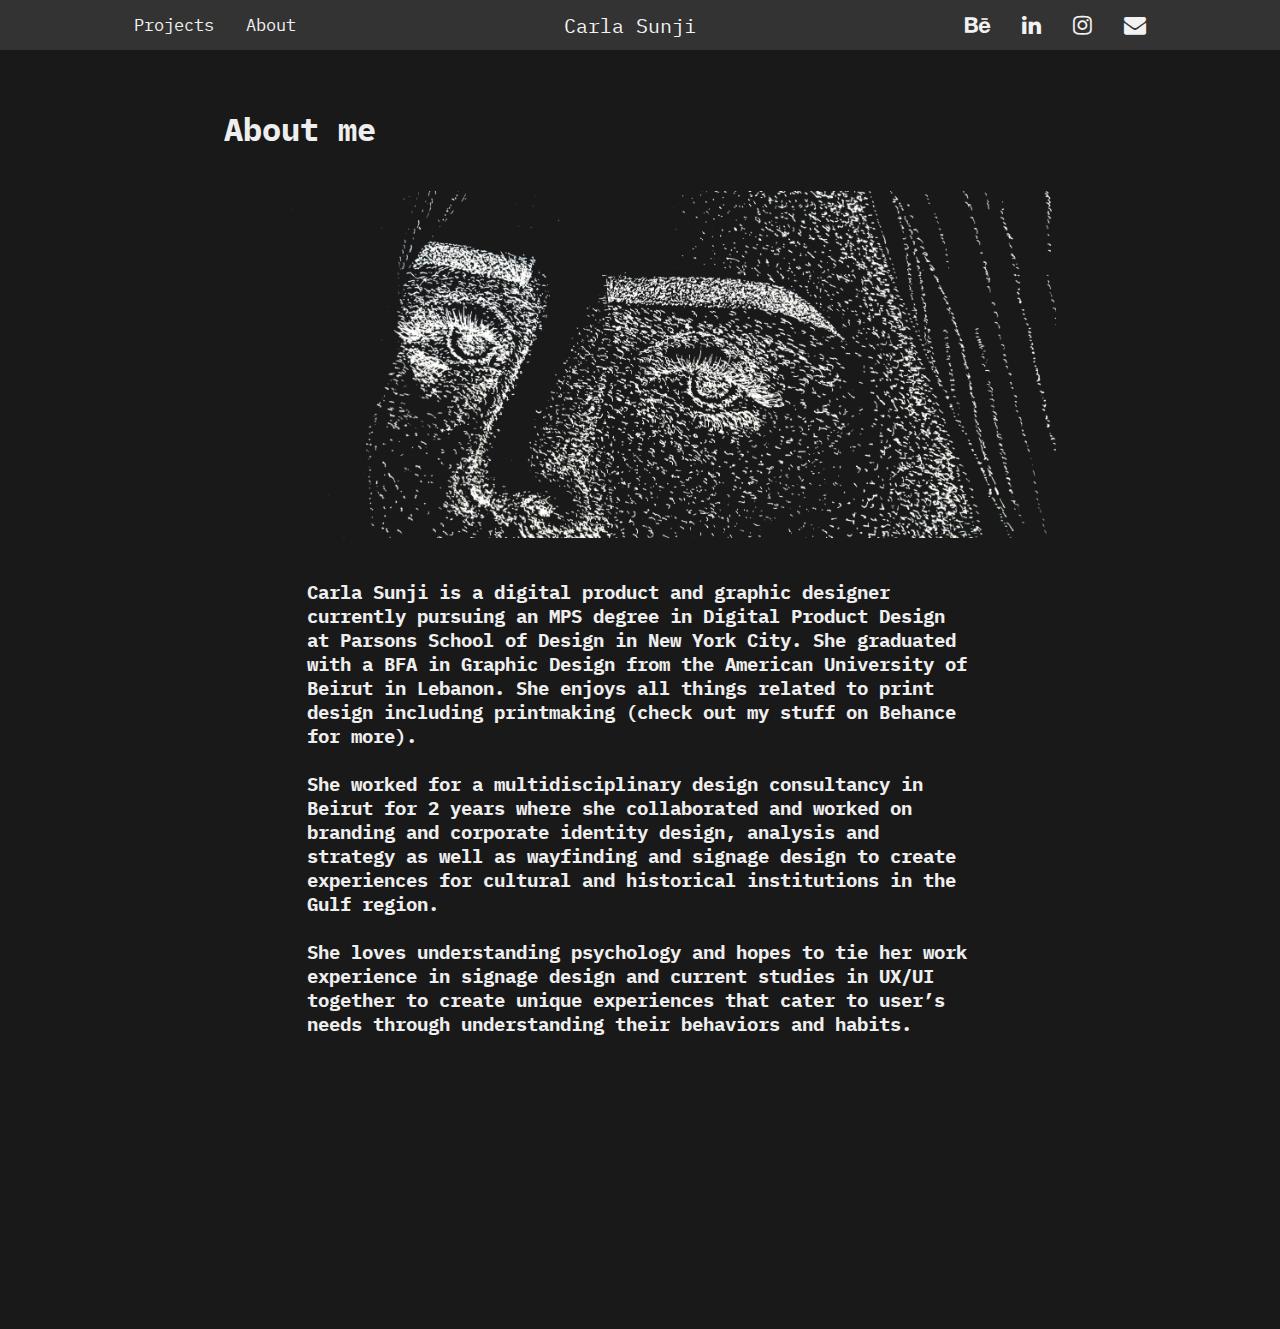
==== about.html @ 77dbabe3 "Adjusted about me img" ====
<!DOCTYPE html>
<html lang="en">

<head>
  <title>Carla Sunji — About</title>

  <meta charset="utf-8">
  <meta name="viewport" content="width=device-width, initial-scale=1.0">
  <link rel="stylesheet" href="assets/style.css">
  <link rel="stylesheet" href="https://cdnjs.cloudflare.com/ajax/libs/font-awesome/4.7.0/css/font-awesome.min.css">
  <link rel="icon" type="image/png" sizes="32x32" href="assets/Favicon.ico">

  <!-- Font: IBM Plex Mono & Serif -->
  <link rel="preconnect" href="https://fonts.googleapis.com">
  <link rel="preconnect" href="https://fonts.gstatic.com" crossorigin>
  <link href="https://fonts.googleapis.com/css2?family=IBM+Plex+Mono:ital,wght@0,500;1,600&family=IBM+Plex+Serif:ital,wght@1,400;1,500&display=swap" rel="stylesheet">
</head>

<body>

    <div id="navbar">
      <div class="pages">
        <a href="https://carlasunji.github.io/portfolio/">Projects</a>
        <a href="https://carlasunji.github.io/portfolio/about">About</a>
      </div>

      <div class="carla">
        <a href="https://carlasunji.github.io/portfolio/">Carla Sunji</a>
      </div>

      <div class="social">
        <!-- Behance Link -->
        <a href="https://www.behance.net/carlasunji" class="fa fa-behance" target="_blank"></a>

        <!-- LinkedIn Link -->
        <a href="https://www.linkedin.com/in/carlasunji/" class="fa fa-linkedin" target="_blank"></a>

        <!-- Instagram Link -->
        <a href="https://www.instagram.com/carlasunji/" class="fa fa-instagram" target="_blank"></a>

        <!-- Email -->
        <a href="mailto:carlasunji@gmail.com" class="fa fa-envelope"></a>
      </div>

    </div>

    <div class="container">
      <div>
        <h1 class="major-title">About me</h1>
        <img class="spotify-imgs" src="assets/me-bw.jpg" alt="Etched self-portrait">
        <h3 class="sm-width">
          </br>
          Carla Sunji is a digital product and graphic designer currently pursuing an MPS degree in Digital Product Design at Parsons School of Design in New York City. She graduated with a BFA in Graphic Design from the American University of Beirut in Lebanon. She enjoys all things related to print design including printmaking (check out my stuff on Behance for more).
          </br></br>
          She worked for a multidisciplinary design consultancy in Beirut for 2 years where she collaborated and worked on branding and corporate identity design, analysis and strategy as well as wayfinding and signage design to create experiences for cultural and historical institutions in the Gulf region.
          </br></br>
          She loves understanding psychology and hopes to tie her work experience in signage design and current studies in UX/UI together to create unique experiences that cater to user’s needs through understanding their behaviors and habits.
        </h3>
      </div>



    </div>

</body>

<footer class="site-footer" data-hover-hint="footer">
  <div class="footer-text">

  </div>
</footer>
---- assets/style.css ----
body {
  background-color: #191919;
  font-family: 'IBM Plex Mono', monospace;
  color: #eee;
  margin: 0;
}

#navbar {
  overflow: hidden;
  background-color: #333;
  /* padding: 0% 14% 0% 14%; */
  position: fixed;
  top: 0;
  width: 100%;
  display: flex;
  justify-content: space-around;
  align-items: center;
  height: 50px;
}

#navbar a {
  float: left;
  display: block;
  color: #f2f2f2;
  text-align: center;
  padding: 14px 16px;
  text-decoration: none;
}

.pages a:hover, .social a:hover {
  background-color: #ddd;
  color: black;
}

.pages a:active, .social a:active {
  background-color: #04AA6D;
  color: white;
}

.pages {
  font-size: 17px;
}

.carla a {
  font-size: 20px;
  white-space: pre-wrap;
  padding: 0;
}

.social {
  font-size: 22px;
}

.fa {
  padding: 20px;
}

.intro {
  font-size: 70px;
  font-family: 'IBM Plex Serif', serif;
  font-style: italic;
  text-align: center;
  margin-top: 5%;
  margin-bottom: 1%;
}

.intro-sub {
  font-size: 30px;
  font-weight: 400;
  font-family: 'IBM Plex Serif', serif;
  font-style: italic;
  text-align: center;
  margin: 0;
}

.container {
  margin-top: 50px;
  padding: 16px;
  float: none;
  margin-left: auto;
  margin-right: auto;
  max-width: 65%;
}

.thumbnails img{
  width: 100%;
  display: block;
  margin-left: auto;
  margin-right: auto;
  margin-top: 5%;
}

.sm-width {
  max-width: 80%;
  margin-left: auto;
  margin-right: auto;
}

.sticky {
  position: fixed;
  top: 0;
  width: 100%;
}

.sticky + .content {
  padding-top: 60px;
}

.major-title {
  margin-top: 5%;
}


/* Contact Form */
/* form #contact_form .well .form-horizontal {
  margin-left: auto;
  margin-right: auto;
}

label .col-md-4 .control-label {
  padding-bottom: 5%;
}

#success_message {
  display: none;
}

.form-control {
  width: 90%;
  padding: 10px;
  margin: 0 0 20px;
  font-family: 'IBM Plex Mono', monospace;
} */


/* Spotify */
.spotify {
  color: #379534;
  font-style: italic;
  font-family: 'IBM Plex Serif', serif;
  margin-top: 12%;
}

.spotify-imgs {
  width: 100%;
  display: block;
  margin-left: auto;
  margin-right: auto;
  margin-top: 5%;
}

/* .steps {
  display: flex;
  justify-content: space-around;
  height: 10%;
  font-size: 20px;
  text-align: center;
  display: flex;
  flex-direction: row;
} */

.float {
  display: grid;
  flex-flow: row;
  grid-template-columns: 35% 65%;
  grid-template-rows: 50% 50%;
  grid-gap: 4%;
}

.grid {
  display: grid;
  flex-flow: row;
  grid-template-columns: repeat(4, 1fr);
  grid-template-rows: 10% 10%;
  grid-gap: 1%;
}

.flex {
  grid-template-columns: repeat(4, 1fr);
  grid-gap: 1%;
  text-align: left;
}

.column {
  grid-template-columns: repeat(4, 1fr);
  grid-gap: 2%;
}

.two-columns {
  display: grid;
  grid-template-columns: 50% 50%;
  grid-template-rows: 50% 50%;
}

.three-columns {
  display: grid;
  grid-template-columns: 31% 31% 31%;
  grid-template-rows: 10% 10% 10%;
  grid-column-gap: 2%;
  margin-left: auto;
  margin-right: auto;
}

.row {
  grid-template-columns: 30% 30% 30%;
  max-width: 80%;
  grid-gap: 2%;
  margin-left: auto;
  margin-right: auto;
}

.steps {
  display: grid;
}

.button {
  height: 10%;
	width: 100%;
	border-radius: 10px;
	text-align: center;
	display: flex;
  flex-direction: column;
}

a:link .generalbutton {
  color: white;
  text-decoration: none;
}

a:visited .generalbutton {
  color: lightblue;
  text-decoration: none;
}

a:hover .generalbutton {
  background-color: white;
  color: #379534;
}

a:active .generalbutton {
  background-color: #379534;
  color: white;
  text-decoration: none;
}

.steps p {
  /* text-align: center; */
  padding: 12px 10px;
  border-radius: 5px;
  display: block;
  margin: 2%;
}

.generalbutton {
  background-color: #4d4d4d;
  text-align: left;
}

.headerbutton {
  background-color: #eee;
  color: #191919;
}

/* Tutor Orial */
.tutor {
  color: #DA9F8F;
  font-style: italic;
  font-family: 'IBM Plex Serif', serif;
  margin-top: 12%;
}

.float-tutor {
  display: grid;
  flex-flow: row;
  grid-template-columns: 25% 75%;
  grid-template-rows: 50% 50%;
  grid-gap: 4%;
}

.tutorbutton {
  background-color: #DA9F8F;
  text-align: left;
}

.tutorbutton {
  background-color: #DA9F8F;
  text-align: left;
}

.user1 {
  background-color: #FFB0B0;
  text-align: left;
  font-size: 14px;
  color: #191919;
}

.user2 {
  background-color: #F9FFB0;
  text-align: left;
  font-size: 14px;
  color: #191919;
}

.user3 {
  background-color: #D3B0FF;
  text-align: left;
  font-size: 14px;
  color: #191919;
}

.user4 {
  background-color: #B0FFD9;
  text-align: left;
  font-size: 14px;
  color: #191919;
}

.tutor-imgs {
  width: 100%;
  display: block;
  margin-left: auto;
  margin-right: auto;
}

/* Footer */
.site-footer {
  font-family: 'IBM Plex Mono', monospace;
  font-size: 16px;
  font-style: normal;
  font-weight: 400;
  line-height: 30px;
  padding-bottom: 130px;
  padding-left: 0px;
  padding-right: 0px;
  padding-top: 10%;
  text-align: center;
  text-transform: none;
  width: 100%;
  clear: both;
  display: block;
}
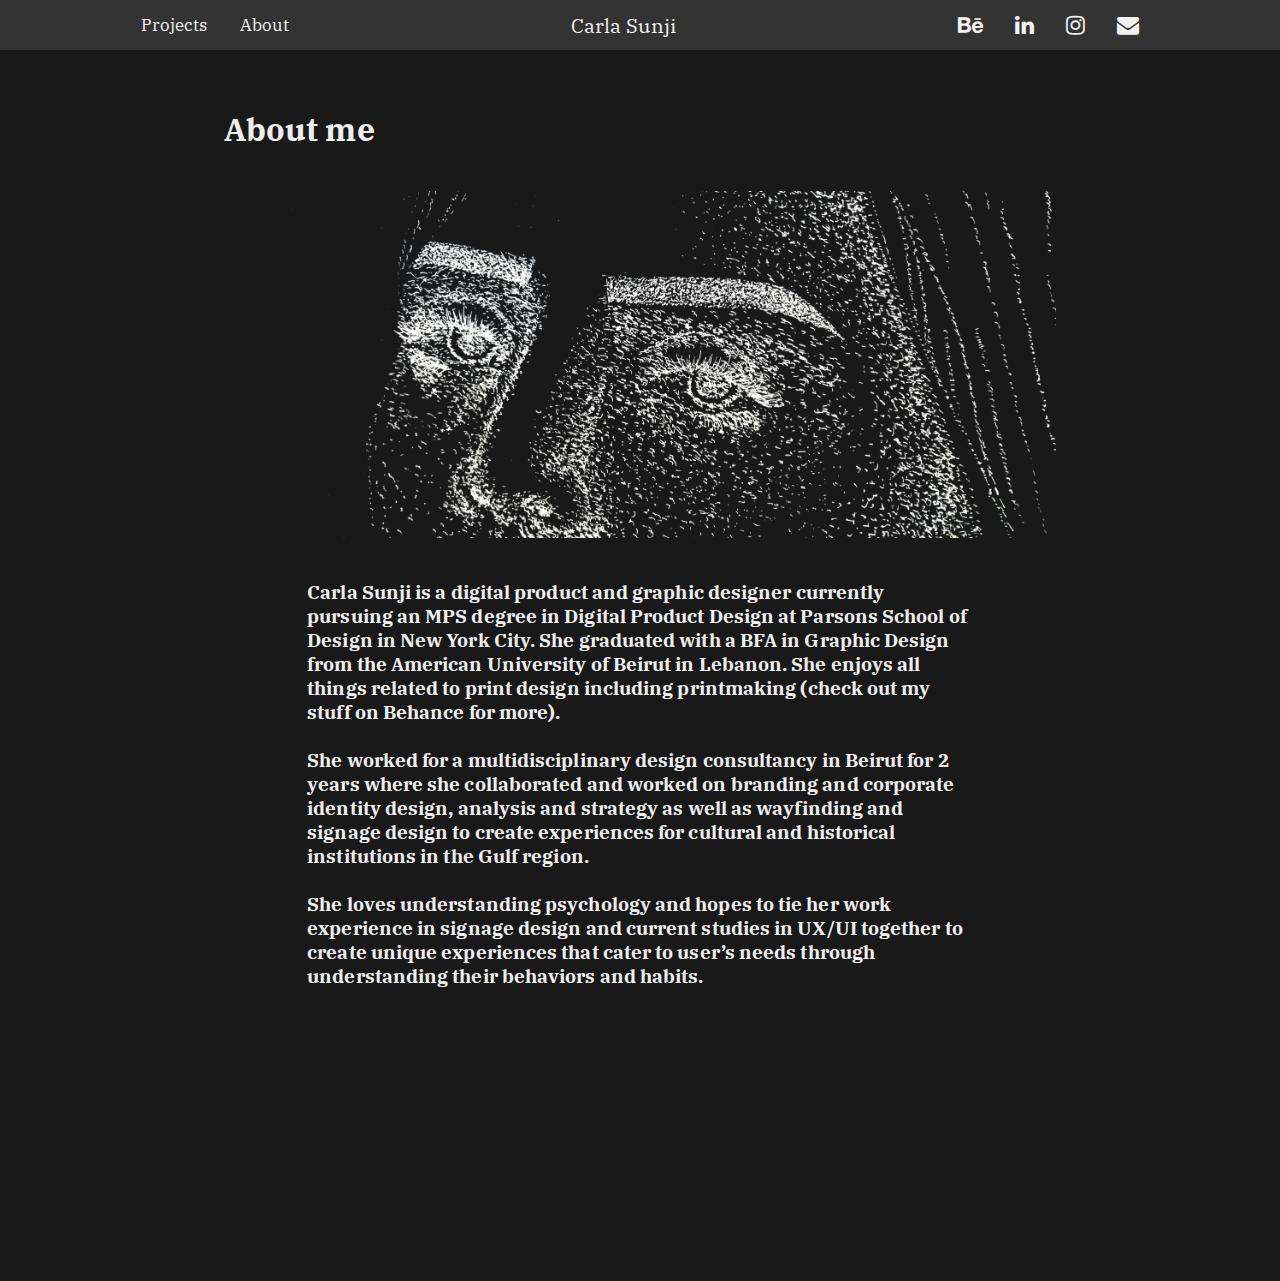
==== commit 9b259d91: "Updates" ====
--- a/about.html
+++ b/about.html
@@ -11,9 +11,14 @@
   <link rel="icon" type="image/png" sizes="32x32" href="assets/Favicon.ico">
 
   <!-- Font: IBM Plex Mono & Serif -->
+  <!-- <link rel="preconnect" href="https://fonts.googleapis.com">
+  <link rel="preconnect" href="https://fonts.gstatic.com" crossorigin>
+  <link href="https://fonts.googleapis.com/css2?family=IBM+Plex+Mono:ital,wght@0,500;1,600&family=IBM+Plex+Serif:ital,wght@1,400;1,500&display=swap" rel="stylesheet"> -->
+
+  <!-- Font: IBM Plex Serif -->
   <link rel="preconnect" href="https://fonts.googleapis.com">
   <link rel="preconnect" href="https://fonts.gstatic.com" crossorigin>
-  <link href="https://fonts.googleapis.com/css2?family=IBM+Plex+Mono:ital,wght@0,500;1,600&family=IBM+Plex+Serif:ital,wght@1,400;1,500&display=swap" rel="stylesheet">
+  <link href="https://fonts.googleapis.com/css2?family=IBM+Plex+Serif:ital,wght@0,300;0,400;0,500;1,400&display=swap" rel="stylesheet">
 </head>
 
 <body>
--- a/assets/style.css
+++ b/assets/style.css
@@ -1,9 +1,14 @@
 body {
   background-color: #191919;
-  font-family: 'IBM Plex Mono', monospace;
+  /* font-family: 'IBM Plex Mono', monospace; */
+  font-family: 'IBM Plex Serif', serif;
+  font-style: normal;
+  letter-spacing: .005em;
   color: #eee;
   margin: 0;
 }
+
+
 
 #navbar {
   overflow: hidden;
@@ -28,13 +33,18 @@
 }
 
 .pages a:hover, .social a:hover {
-  background-color: #ddd;
+  background-color: #FA295E;
   color: black;
 }
 
 .pages a:active, .social a:active {
-  background-color: #04AA6D;
-  color: white;
+  background-color: #444;
+  color: $191919;
+}
+
+.pages a.active, .social a.active {
+  background-color: #444;
+  color: $191919;
 }
 
 .pages {
@@ -149,16 +159,100 @@
   margin-top: 5%;
 }
 
-/* .steps {
-  display: flex;
-  justify-content: space-around;
-  height: 10%;
-  font-size: 20px;
+.spotify-imgs, .intense {
+  cursor: zoom-in;
+}
+
+.spotify-imgs:hover {
+  /* filter: drop-shadow(3px 3px 6px #379534); */
+  /* filter: hue-rotate(45deg); */
+  /* filter: brightness(1.2); */
+  filter: blur(2px);
+}
+
+
+/* w3schools modal */
+#myImg {
+  border-radius: 5px;
+  cursor: pointer;
+  transition: 0.3s;
+}
+
+#myImg:hover {opacity: 0.7;}
+
+/* The Modal (background) */
+.modal {
+  display: none; /* Hidden by default */
+  position: fixed; /* Stay in place */
+  z-index: 1; /* Sit on top */
+  padding-top: 35px; /* Location of the box */
+  left: 0;
+  top: 0;
+  width: 100%; /* Full width */
+  height: 100%; /* Full height */
+  overflow: auto; /* Enable scroll if needed */
+  background-color: rgb(0,0,0); /* Fallback color */
+  background-color: rgba(0,0,0,0.9); /* Black w/ opacity */
+}
+
+/* Modal Content (image) */
+.modal-content {
+  margin: auto;
+  display: block;
+  width: 100%;
+  max-width: calc((100vw - 10%));
+}
+
+/* Caption of Modal Image */
+#caption {
+  margin: auto;
+  display: block;
+  width: 80%;
+  max-width: 700px;
   text-align: center;
-  display: flex;
-  flex-direction: row;
+  color: #ccc;
+  padding: 10px 0;
+  height: 150px;
+}
+
+/* Add Animation */
+/* .modal-content, #caption {
+  animation-name: zoom;
+  animation-duration: 0.6s;
 } */
 
+/* @keyframes zoom {
+  from {transform: scale(0.1)}
+  to {transform: scale(2)}
+} */
+
+/* The Close Button */
+.close, .close2 {
+  position: absolute;
+  top: 15px;
+  right: 35px;
+  color: #eee;
+  font-size: 40px;
+  font-weight: bold;
+  transition: 0.3s;
+}
+
+.close:hover,
+.close:focus {
+  color: #bbb;
+  text-decoration: none;
+  cursor: pointer;
+}
+
+/* 100% Image Width on Smaller Screens */
+@media only screen and (max-width: 700px){
+  .modal-content {
+    width: 100%;
+  }
+}
+
+
+/* GRIDS */
 .float {
   display: grid;
   flex-flow: row;
@@ -190,6 +284,9 @@
   display: grid;
   grid-template-columns: 50% 50%;
   grid-template-rows: 50% 50%;
+  grid-gap: 1%;
+  margin-left: auto;
+  margin-right: auto;
 }
 
 .three-columns {
@@ -261,6 +358,7 @@
   color: #191919;
 }
 
+
 /* Tutor Orial */
 .tutor {
   color: #DA9F8F;
@@ -324,7 +422,8 @@
 
 /* Footer */
 .site-footer {
-  font-family: 'IBM Plex Mono', monospace;
+  /* font-family: 'IBM Plex Mono', monospace; */
+  font-family: 'IBM Plex Serif', serif;
   font-size: 16px;
   font-style: normal;
   font-weight: 400;
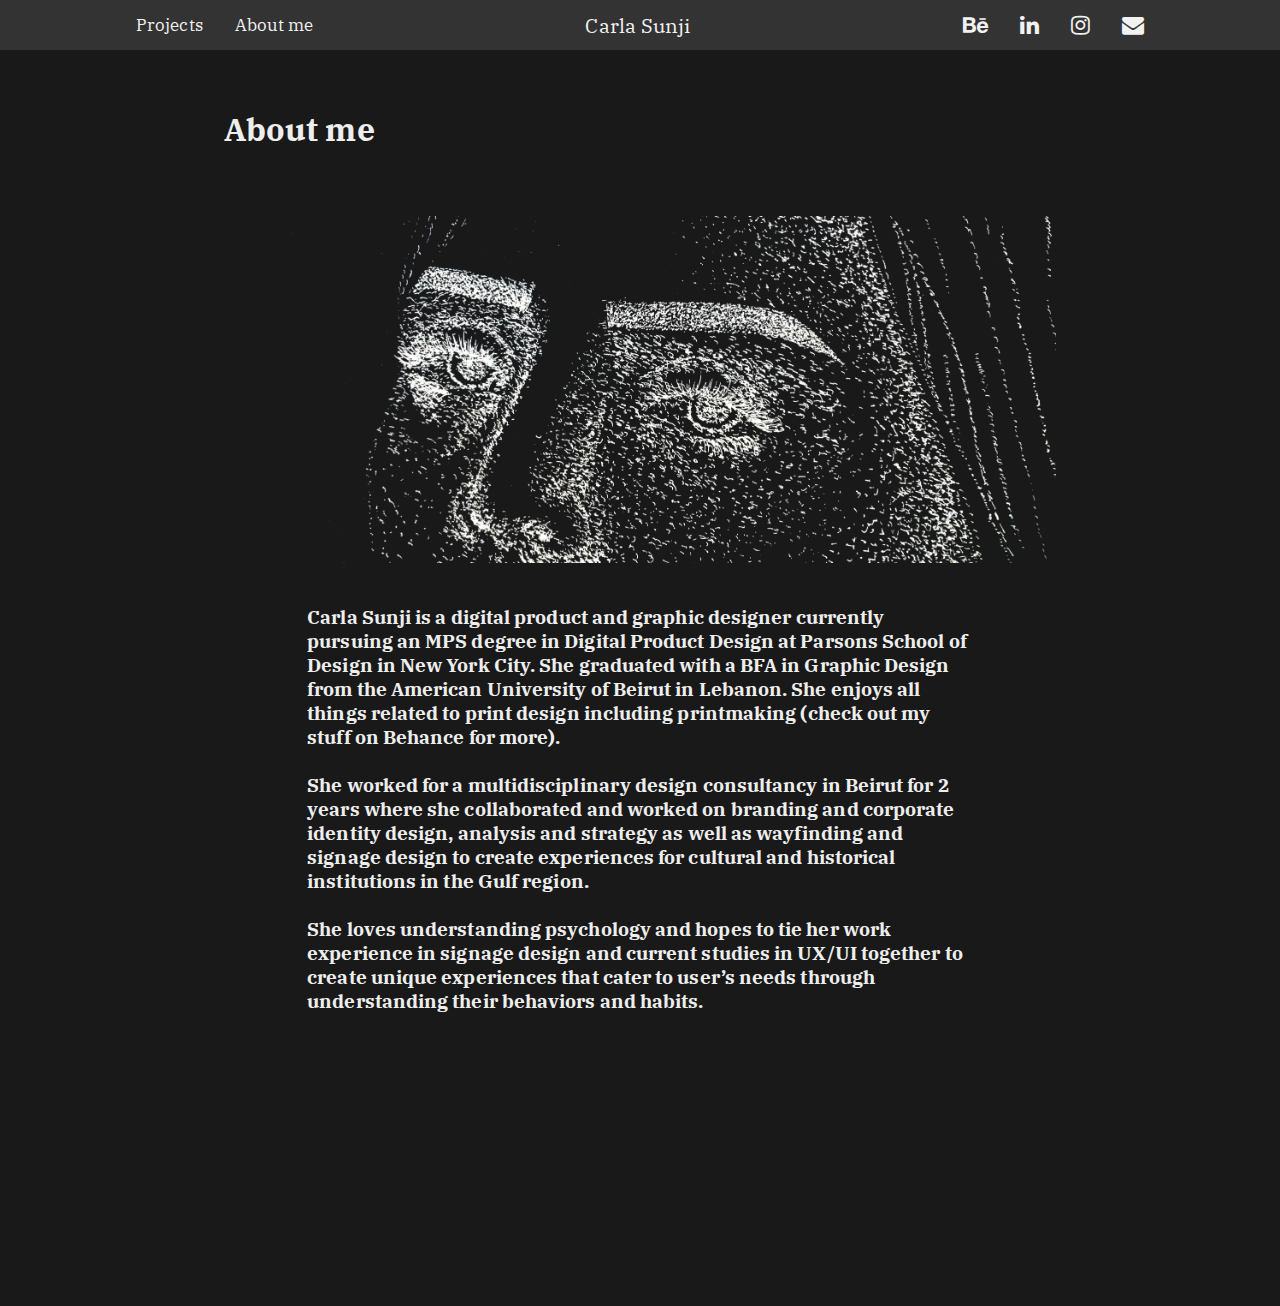
==== commit fb26a253: "Update about.html" ====
--- a/about.html
+++ b/about.html
@@ -26,7 +26,7 @@
     <div id="navbar">
       <div class="pages">
         <a href="https://carlasunji.github.io/portfolio/">Projects</a>
-        <a href="https://carlasunji.github.io/portfolio/about">About</a>
+        <a href="https://carlasunji.github.io/portfolio/about">About me</a>
       </div>
 
       <div class="carla">
@@ -52,7 +52,7 @@
     <div class="container">
       <div>
         <h1 class="major-title">About me</h1>
-        <img class="spotify-imgs" src="assets/me-bw.jpg" alt="Etched self-portrait">
+        <img class="capstone-img" src="assets/me-bw.jpg" alt="Etched self-portrait">
         <h3 class="sm-width">
           </br>
           Carla Sunji is a digital product and graphic designer currently pursuing an MPS degree in Digital Product Design at Parsons School of Design in New York City. She graduated with a BFA in Graphic Design from the American University of Beirut in Lebanon. She enjoys all things related to print design including printmaking (check out my stuff on Behance for more).
--- a/assets/style.css
+++ b/assets/style.css
@@ -159,15 +159,23 @@
   margin-top: 5%;
 }
 
-.spotify-imgs, .intense {
+.spotify-gif {
+  width: 38%;
+  display: block;
+  margin-left: auto;
+  margin-right: auto;
+  margin-top: 5%;
+}
+
+.spotify-imgs, .capstone-imgs, .capstone-gif {
   cursor: zoom-in;
 }
 
-.spotify-imgs:hover {
+.spotify-imgs:hover, .capstone-imgs:hover, .capstone-gif:hover {
   /* filter: drop-shadow(3px 3px 6px #379534); */
   /* filter: hue-rotate(45deg); */
   /* filter: brightness(1.2); */
-  filter: blur(2px);
+  filter: blur(1px);
 }
 
 
@@ -199,12 +207,12 @@
 .modal-content {
   margin: auto;
   display: block;
-  width: 100%;
-  max-width: calc((100vw - 10%));
+  /* width: 100%; */
+  max-height: calc((100vh - 10%));
 }
 
 /* Caption of Modal Image */
-#caption {
+#caption, #caption2, #caption3, #caption3-5, #caption4, #caption5, #caption6 {
   margin: auto;
   display: block;
   width: 80%;
@@ -227,7 +235,7 @@
 } */
 
 /* The Close Button */
-.close, .close2 {
+.close, .close2, .close3, .close3-5, .close4, .close5 {
   position: absolute;
   top: 15px;
   right: 35px;
@@ -418,6 +426,92 @@
   display: block;
   margin-left: auto;
   margin-right: auto;
+}
+
+/* Capstone */
+
+.capstone {
+  color: #FF99FC;
+  font-style: italic;
+  font-family: 'IBM Plex Serif', serif;
+  margin-top: 20%;
+  font-weight: 400;
+}
+
+.capstone-imgs {
+  width: 100%;
+  display: block;
+  margin-left: auto;
+  margin-right: auto;
+}
+
+.capstone-img {
+  width: 100%;
+  display: block;
+  margin-left: auto;
+  margin-right: auto;
+  margin-top: 8%;
+}
+
+.capstone-gif {
+  width: 100%;
+  display: block;
+  margin-left: auto;
+  margin-right: auto;
+}
+
+.capstonebutton {
+  background-color: #4d4d4d;
+  margin-left: auto;
+  margin-right: auto;
+  margin-top: 10%;
+  display: block;
+  height: 15%;
+	width: 60%;
+	border-radius: 10px;
+	text-align: center;
+  padding: 12px 10px;
+}
+
+.capstonetext {
+  margin-left: auto;
+  margin-right: auto;
+	width: 55%;
+}
+
+.capstonesticky {
+  background-color: #FF99FC;
+  color: #191919;
+  margin-left: auto;
+  margin-right: auto;
+  margin-top: 5%;
+  display: block;
+  height: 15%;
+	width: 48%;
+	border-radius: 5px;
+	text-align: center;
+  font-weight: 500;
+  font-size: 2em;
+  padding: 140px 20px;
+}
+
+.capstonestickysm {
+  background-color: #FF99FC;
+  color: #191919;
+  margin-left: auto;
+  margin-right: auto;
+  margin-top: 5%;
+  display: block;
+	width: 55%;
+	border-radius: 5px;
+	text-align: center;
+  padding: 60px 40px;
+}
+
+.bold {
+  font-weight: 600;
+  /* color: #FF99FC; */
+  color: #191919;
 }
 
 /* Footer */
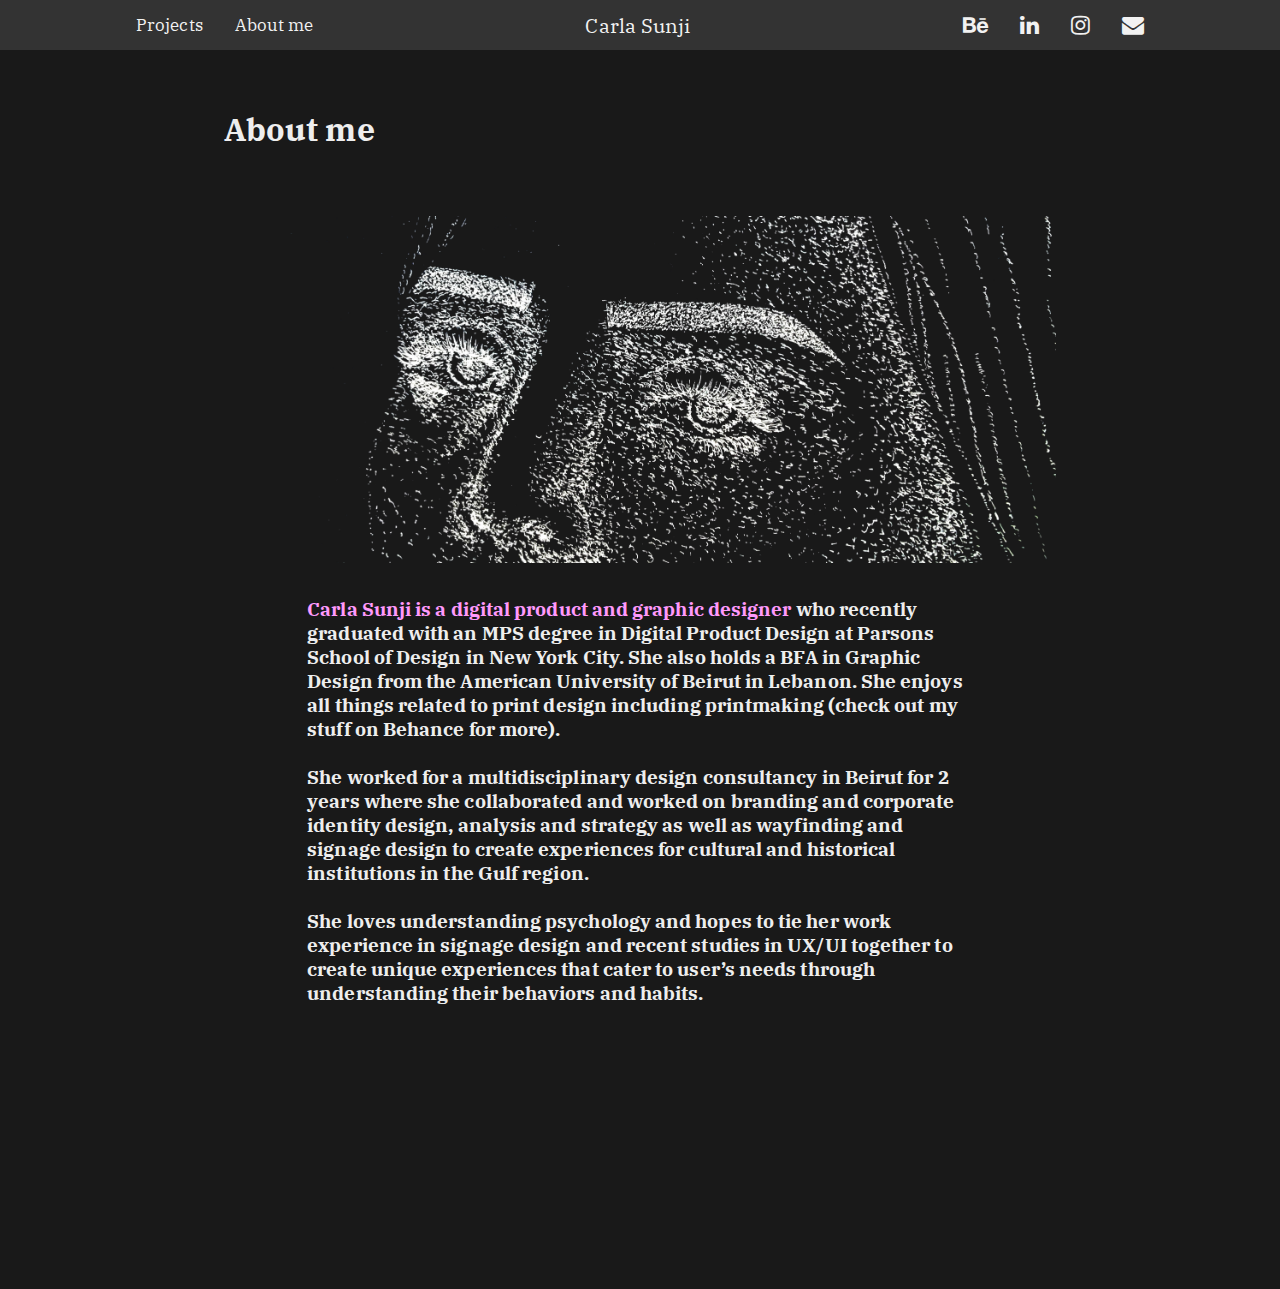
==== commit 311650b6: "Fixed verb tenses of About Me page" ====
--- a/about.html
+++ b/about.html
@@ -55,11 +55,18 @@
         <img class="capstone-img" src="assets/me-bw.jpg" alt="Etched self-portrait">
         <h3 class="sm-width">
           </br>
-          Carla Sunji is a digital product and graphic designer currently pursuing an MPS degree in Digital Product Design at Parsons School of Design in New York City. She graduated with a BFA in Graphic Design from the American University of Beirut in Lebanon. She enjoys all things related to print design including printmaking (check out my stuff on Behance for more).
+          <span style="font-weight: bold; color: #FF99FC;">Carla Sunji is a digital product and graphic designer</span>
+          who recently graduated with an MPS degree in Digital Product Design at Parsons School of Design in New York City. She also
+          holds a BFA in Graphic Design from the American University of Beirut in Lebanon. She enjoys all things related to print design
+          including printmaking (check out my stuff on Behance for more).
           </br></br>
-          She worked for a multidisciplinary design consultancy in Beirut for 2 years where she collaborated and worked on branding and corporate identity design, analysis and strategy as well as wayfinding and signage design to create experiences for cultural and historical institutions in the Gulf region.
+          She worked for a multidisciplinary design consultancy in Beirut for 2 years where she collaborated and worked on
+          branding and corporate identity design, analysis and strategy as well as wayfinding and signage design to create
+          experiences for cultural and historical institutions in the Gulf region.
           </br></br>
-          She loves understanding psychology and hopes to tie her work experience in signage design and current studies in UX/UI together to create unique experiences that cater to user’s needs through understanding their behaviors and habits.
+          She loves understanding psychology and hopes to tie her work experience in signage design and recent studies in
+          UX/UI together to create unique experiences that cater to user’s needs through understanding their behaviors and
+          habits.
         </h3>
       </div>
 
--- a/assets/style.css
+++ b/assets/style.css
@@ -8,8 +8,6 @@
   margin: 0;
 }
 
-
-
 #navbar {
   overflow: hidden;
   background-color: #333;
@@ -21,6 +19,7 @@
   justify-content: space-around;
   align-items: center;
   height: 50px;
+  /* z-index: 2; */
 }
 
 #navbar a {
@@ -39,7 +38,7 @@
 
 .pages a:active, .social a:active {
   background-color: #444;
-  color: $191919;
+  color: #191919;
 }
 
 .pages a.active, .social a.active {
@@ -90,14 +89,40 @@
   margin-left: auto;
   margin-right: auto;
   max-width: 65%;
-}
-
-.thumbnails img{
-  width: 100%;
-  display: block;
-  margin-left: auto;
-  margin-right: auto;
-  margin-top: 5%;
+  z-index: -1;
+}
+
+.thumbnails img {
+  width: 100%;
+  display: block;
+  margin-left: auto;
+  margin-right: auto;
+  margin-top: 5%;
+  border-radius: 5px;
+}
+
+.thumbnails {
+  position: relative;
+  text-align: left;
+  color: #eeeeee;
+}
+
+.bottom-left {
+  position: absolute;
+  bottom: 0;
+  left: 0;
+  max-width: 33%;
+  background: rgba(25, 25, 25, 0.7);
+  padding-left: 16px;
+  padding-top: 5px;
+  padding-bottom: 15px;
+  padding-right: 16px;
+  border-top-right-radius: 10px;
+}
+
+h3 {
+  margin-top: 10px;
+  margin-bottom: 10px;
 }
 
 .sm-width {
@@ -148,7 +173,7 @@
   color: #379534;
   font-style: italic;
   font-family: 'IBM Plex Serif', serif;
-  margin-top: 12%;
+  margin-top: 20%;
 }
 
 .spotify-imgs {
@@ -167,26 +192,29 @@
   margin-top: 5%;
 }
 
-.spotify-imgs, .capstone-imgs, .capstone-gif {
+/* .spotify-imgs, .capstone-imgs, .capstone-gif {
   cursor: zoom-in;
-}
-
-.spotify-imgs:hover, .capstone-imgs:hover, .capstone-gif:hover {
+} */
+
+.spotify-imgs:hover, .tutor-imgs:hover, .capstone-imgs:hover, .capstone-gif:hover, .capstone-research:hover, #myImg9:hover, #myImg10:hover, #myImg11:hover, #myImg12:hover, #myImg13:hover,
+#myImg15:hover, #myImg16:hover, #myImg17:hover {
   /* filter: drop-shadow(3px 3px 6px #379534); */
   /* filter: hue-rotate(45deg); */
   /* filter: brightness(1.2); */
   filter: blur(1px);
+  cursor: zoom-in;
 }
 
 
 /* w3schools modal */
 #myImg {
   border-radius: 5px;
-  cursor: pointer;
   transition: 0.3s;
 }
 
-#myImg:hover {opacity: 0.7;}
+#myImg:hover {
+  opacity: 0.7;
+}
 
 /* The Modal (background) */
 .modal {
@@ -212,7 +240,8 @@
 }
 
 /* Caption of Modal Image */
-#caption, #caption2, #caption3, #caption3-5, #caption4, #caption5, #caption6 {
+#caption, #caption2, #caption3, #caption3-5, #caption4, #caption5, #caption6, #caption7, #caption8, #caption9, #caption10, #caption11, #caption12, #caption13, #caption14,
+#caption15, #caption16, #caption17, #caption18, #caption19, #caption20 {
   margin: auto;
   display: block;
   width: 80%;
@@ -235,7 +264,8 @@
 } */
 
 /* The Close Button */
-.close, .close2, .close3, .close3-5, .close4, .close5 {
+.close, .close2, .close3, .close3-5, .close4, .close5, .close6, .close7, .close8, .close9, .close10, .close11, .close12, .close13, .close14, .close15, .close16, .close17,
+.close18, .close19, .close20 {
   position: absolute;
   top: 15px;
   right: 35px;
@@ -372,7 +402,7 @@
   color: #DA9F8F;
   font-style: italic;
   font-family: 'IBM Plex Serif', serif;
-  margin-top: 12%;
+  margin-top: 20%;
 }
 
 .float-tutor {
@@ -426,6 +456,7 @@
   display: block;
   margin-left: auto;
   margin-right: auto;
+  /* margin-top: 5%; */
 }
 
 /* Capstone */
@@ -443,6 +474,7 @@
   display: block;
   margin-left: auto;
   margin-right: auto;
+  margin-top: 5%;
 }
 
 .capstone-img {
@@ -458,6 +490,13 @@
   display: block;
   margin-left: auto;
   margin-right: auto;
+}
+
+.capstone-research {
+  width: 90%;
+  margin-right: auto;
+  margin-left: auto;
+  margin-bottom: 5%;
 }
 
 .capstonebutton {
@@ -477,6 +516,9 @@
   margin-left: auto;
   margin-right: auto;
 	width: 55%;
+  text-align: center;
+  margin-bottom: 0;
+  margin-top: 20%;
 }
 
 .capstonesticky {
@@ -495,6 +537,180 @@
   padding: 140px 20px;
 }
 
+.two-column-float {
+  display: grid;
+  grid-template-columns: 50% 50%;
+  grid-template-rows: 100%;
+  margin-left: auto;
+  margin-right: auto;
+  margin-top: 5%;
+}
+
+.three-columns-ei {
+  display: grid;
+  grid-template-columns: 31% 31% 31%;
+  grid-template-rows: auto auto auto;
+  grid-column-gap: 2%;
+  grid-row-gap: 5%;
+  margin-left: auto;
+  margin-right: auto;
+  margin-bottom: 15%;
+}
+
+.columns-ei {
+  display: grid;
+  grid-template-columns: auto auto auto auto auto auto;
+  grid-template-rows: auto auto auto;
+  grid-column-gap: 2%;
+  grid-row-gap: 5%;
+  margin-left: auto;
+  margin-right: auto;
+  margin-bottom: 15%;
+}
+
+.four-columns-lofi {
+  display: grid;
+  grid-template-columns: repeat(4, 1fr);
+  grid-template-rows: auto auto;
+  grid-column-gap: 2%;
+  grid-row-gap: 5%;
+  margin-left: auto;
+  margin-right: auto;
+  margin-bottom: 15%;
+  justify-content: center;
+}
+
+.maudbutton {
+  background-color: #BA82E5;
+  color: #191919;
+}
+
+.sypbutton {
+  background-color: #6BA1E5;
+  color: #191919;
+}
+
+.jananebutton {
+  background-color: #C4C4C4;
+  color: #191919;
+}
+
+#container-proto {
+  display: grid;
+  grid-template-columns: repeat(11, 1fr);
+  justify-content: flex-start;
+  align-items: stretch;
+  margin-left: auto;
+  margin-right: auto;
+  margin-top: 5%;
+}
+
+.proto-a {
+ grid-column-start: 1;
+}
+
+.proto-b {
+  grid-column-start: 3;
+  margin-top: 80%;
+}
+
+.proto-c {
+  grid-column-start: 5;
+  margin-top: 160%;
+}
+
+.proto-d {
+  grid-column-start: 7;
+  margin-top: 240%;
+}
+
+.proto-e {
+  grid-column-start: 9;
+  margin-top: 320%;
+}
+
+.proto-aa {
+  grid-column-start: 1;
+}
+
+.proto-bb {
+  grid-column-start: 4;
+  margin-top: 200%;
+}
+
+.proto-cc {
+  grid-column-start: 7;
+  margin-top: 400%;
+}
+
+.proto-oo, .proto-ooo {
+  grid-column-start: 1;
+}
+
+.proto-xx, .proto-xxx {
+  grid-column-start: 7;
+}
+
+.proto-oo img, .proto-xxx img {
+  width: 500%;
+}
+
+.proto-xx img, .proto-ooo img {
+  width: 450%;
+}
+
+.proto {
+  align-self: center;
+}
+
+.proto-a img, .proto-b img, .proto-c img, .proto-d img, .proto-e img {
+  width: 300%;
+  border-radius: 5px;
+}
+
+.proto-aa img, .proto-bb img, .proto-cc img {
+  width: 500%;
+  border-radius: 5px;
+}
+
+.ei-avatars {
+  width: 90%;
+  margin-left: auto;
+  margin-right: auto;
+  display: flex;
+  margin-bottom: 8%;
+}
+
+.mariabutton {
+  background-color: #93E396;
+  color: #191919;
+}
+
+.antoinettebutton {
+  background-color: #FFB0B0;
+  color: #191919;
+}
+
+.jenanbutton {
+  background-color: #FFE5B4;
+  color: #191919;
+}
+
+.nourbutton {
+  background-color: #B1D0FF;
+  color: #191919;
+}
+
+.nadinebutton {
+  background-color: #EABFFF;
+  color: #191919;
+}
+
+.karenbutton {
+  background-color: #F3F2F2;
+  color: #191919;
+}
+
 .capstonestickysm {
   background-color: #FF99FC;
   color: #191919;
@@ -502,7 +718,7 @@
   margin-right: auto;
   margin-top: 5%;
   display: block;
-	width: 55%;
+	width: 48%;
 	border-radius: 5px;
 	text-align: center;
   padding: 60px 40px;
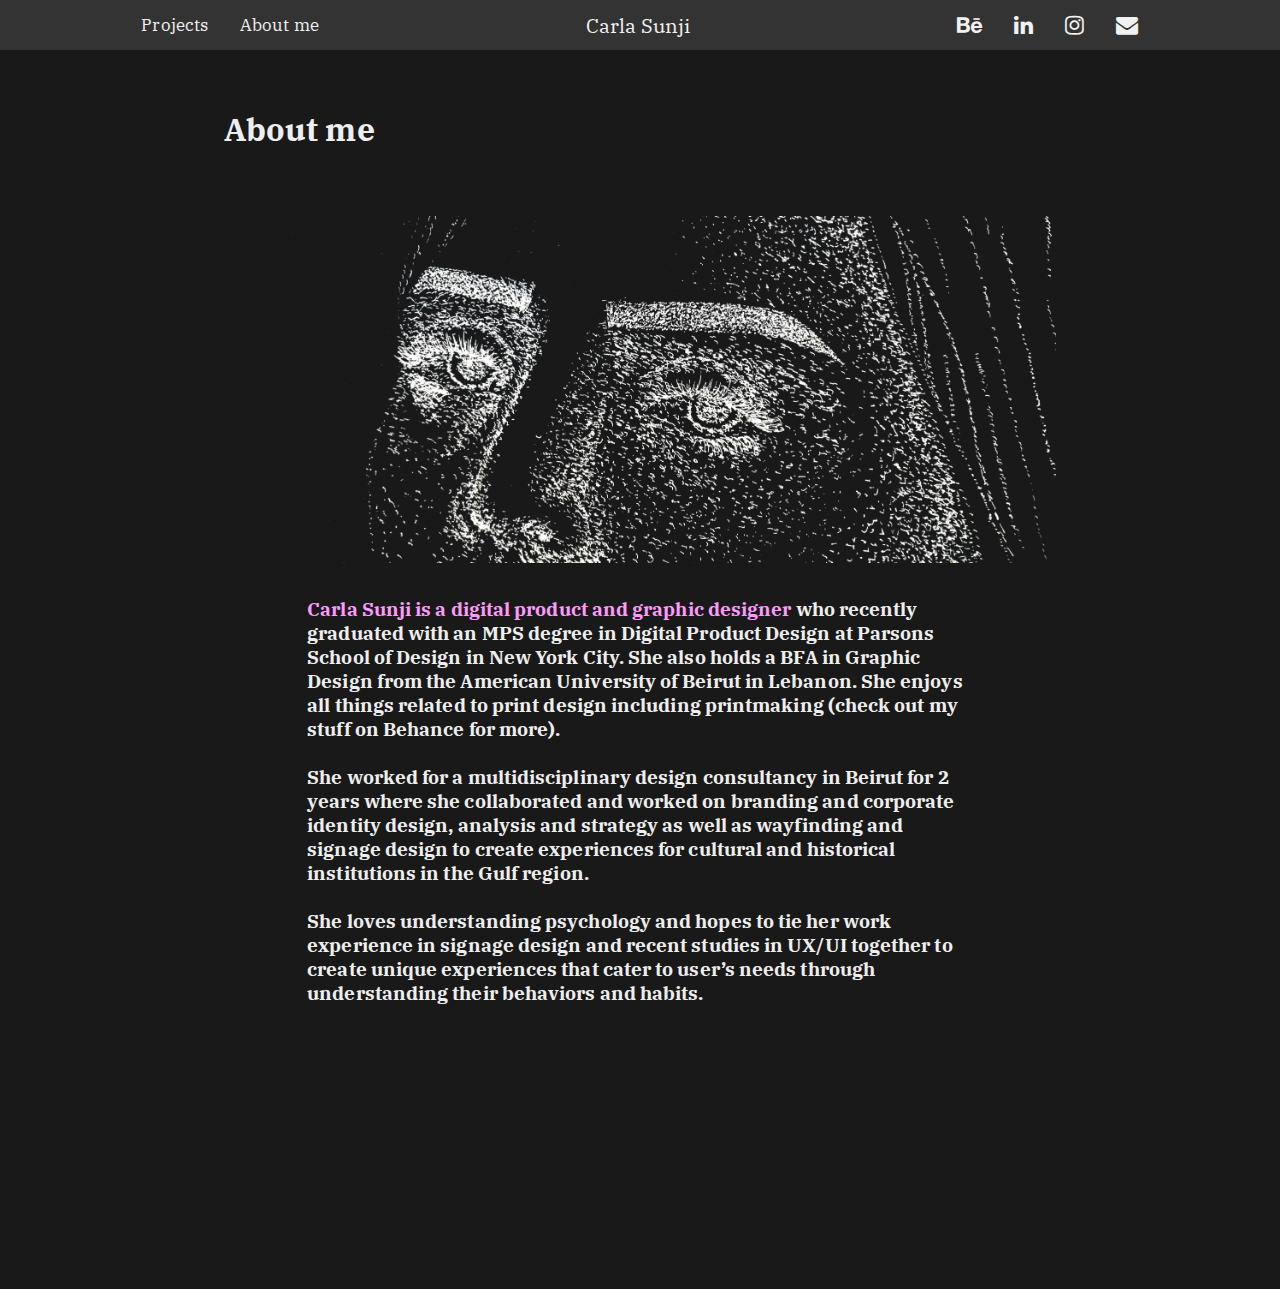
==== commit fc8b83d3: "Fixed About navbar" ====
--- a/about.html
+++ b/about.html
@@ -23,7 +23,7 @@
 
 <body>
 
-    <div id="navbar">
+    <div class="navbar" id="myTopnav">
       <div class="pages">
         <a href="https://carlasunji.github.io/portfolio/">Projects</a>
         <a href="https://carlasunji.github.io/portfolio/about">About me</a>
--- a/assets/style.css
+++ b/assets/style.css
@@ -8,7 +8,7 @@
   margin: 0;
 }
 
-#navbar {
+.navbar {
   overflow: hidden;
   background-color: #333;
   /* padding: 0% 14% 0% 14%; */
@@ -22,13 +22,17 @@
   /* z-index: 2; */
 }
 
-#navbar a {
+.navbar a {
   float: left;
   display: block;
   color: #f2f2f2;
   text-align: center;
   padding: 14px 16px;
   text-decoration: none;
+}
+
+.navbar .icon {
+  display: none;
 }
 
 .pages a:hover, .social a:hover {
@@ -376,6 +380,10 @@
   background-color: #379534;
   color: white;
   text-decoration: none;
+}
+
+.copyright {
+  font-size: 16px;
 }
 
 .steps p {
@@ -748,3 +756,186 @@
   clear: both;
   display: block;
 }
+
+.site-footer .social {
+  display: none;
+}
+
+/* MOBILE */
+@media screen and (max-width: 600px) {
+  /* .navbar .pages {display: none;} */
+  .navbar {
+    max-width: 100vw;
+    position: fixed;
+  }
+
+  .navbar .social {
+    display: none;
+  }
+
+  .navbar a.icon {
+    float: right;
+    display: block;
+  }
+
+  .container {
+    max-width: 90%;
+  }
+
+  .sm-width {
+    max-width: 100%;
+  }
+
+  .intro {
+    font-size: 30px;
+  }
+
+  .intro-sub {
+    font-size: 21px;
+  }
+
+  .bottom-left {
+    max-width: 70%;
+  }
+
+  p, ul {
+    font-size: 18px;
+  }
+
+  /* GRIDS */
+  .steps {
+    margin-top: 20%;
+  }
+
+  .two-column-float {
+    display: block;
+    padding-top: 15%;
+    padding-bottom: 15%;
+  }
+
+  .two-columns, .three-columns {
+    display: block;
+    max-width: 80%;
+  }
+
+  .four-columns-lofi {
+    grid-template-columns: repeat(2, 1fr);
+    width: 80%;
+  }
+
+  .grid {
+    display: block;
+    width: 80%;
+    margin-left: auto;
+    margin-right: auto;
+  }
+
+  .float  {
+    display: block;
+  }
+
+  .row {
+    display: block;
+  }
+
+  .capstone, .spotify, .tutor {
+    font-weight: bold;
+    font-size: 28px;
+  }
+
+  /* CAPSTONE */
+  .capstonetext {
+    font-size: 22px;
+    width: 70%;
+  }
+
+  .capstonestickysm {
+    width: 70%;
+    padding: 45px 30px;
+  }
+
+  .capstonesticky {
+    width: 75%;
+    padding: 100px 20px;
+  }
+
+  #container-proto {
+    grid-row-gap: 2%;
+  }
+
+  .proto-a, .proto-b, .proto-c, .proto-d, .proto-e {
+    grid-column-start: 2;
+    margin-top: 10%;
+    width: 300%;
+  }
+
+  .proto-aa, .proto-bb, .proto-cc {
+    grid-column-start: 2;
+    margin-top: 10%;
+  }
+
+  .proto-aa img, .proto-bb img, .proto-cc img {
+    width: 900%;
+  }
+
+  .proto-oo, .proto-ooo, .proto-xx, .proto-xxx {
+    grid-column-start: 2;
+    width: 200%;
+  }
+
+  /* SPOTIFY */
+  .spotify-gif {
+    width: 80%;
+  }
+
+  /* TUTOR */
+  .float-tutor {
+    display: block;
+    width: 70%;
+  }
+
+  .tutor-sp-ab {
+    margin-top: 10%;
+  }
+
+  .user1, .user2, .user3, .user4 {
+    font-size: 18px;
+  }
+
+  .tutor-imgs {
+    margin-top: 5%;
+  }
+
+  .site-footer {
+    padding-bottom: 10%;
+  }
+
+  .site-footer .social {
+    display: contents;
+    margin-bottom: 10%;
+  }
+
+  .site-footer .social a {
+    color: #eeeeee;
+    text-decoration: none;
+    font-size: 30px;
+  }
+}
+
+@media screen and (max-width: 600px) {
+  .navbar.responsive {
+    position: relative;
+  }
+
+  .navbar.responsive .icon {
+    position: absolute;
+    right: 0;
+    top: 0;
+  }
+
+  .navbar.responsive a {
+    float: none;
+    display: block;
+    text-align: left;
+  }
+}
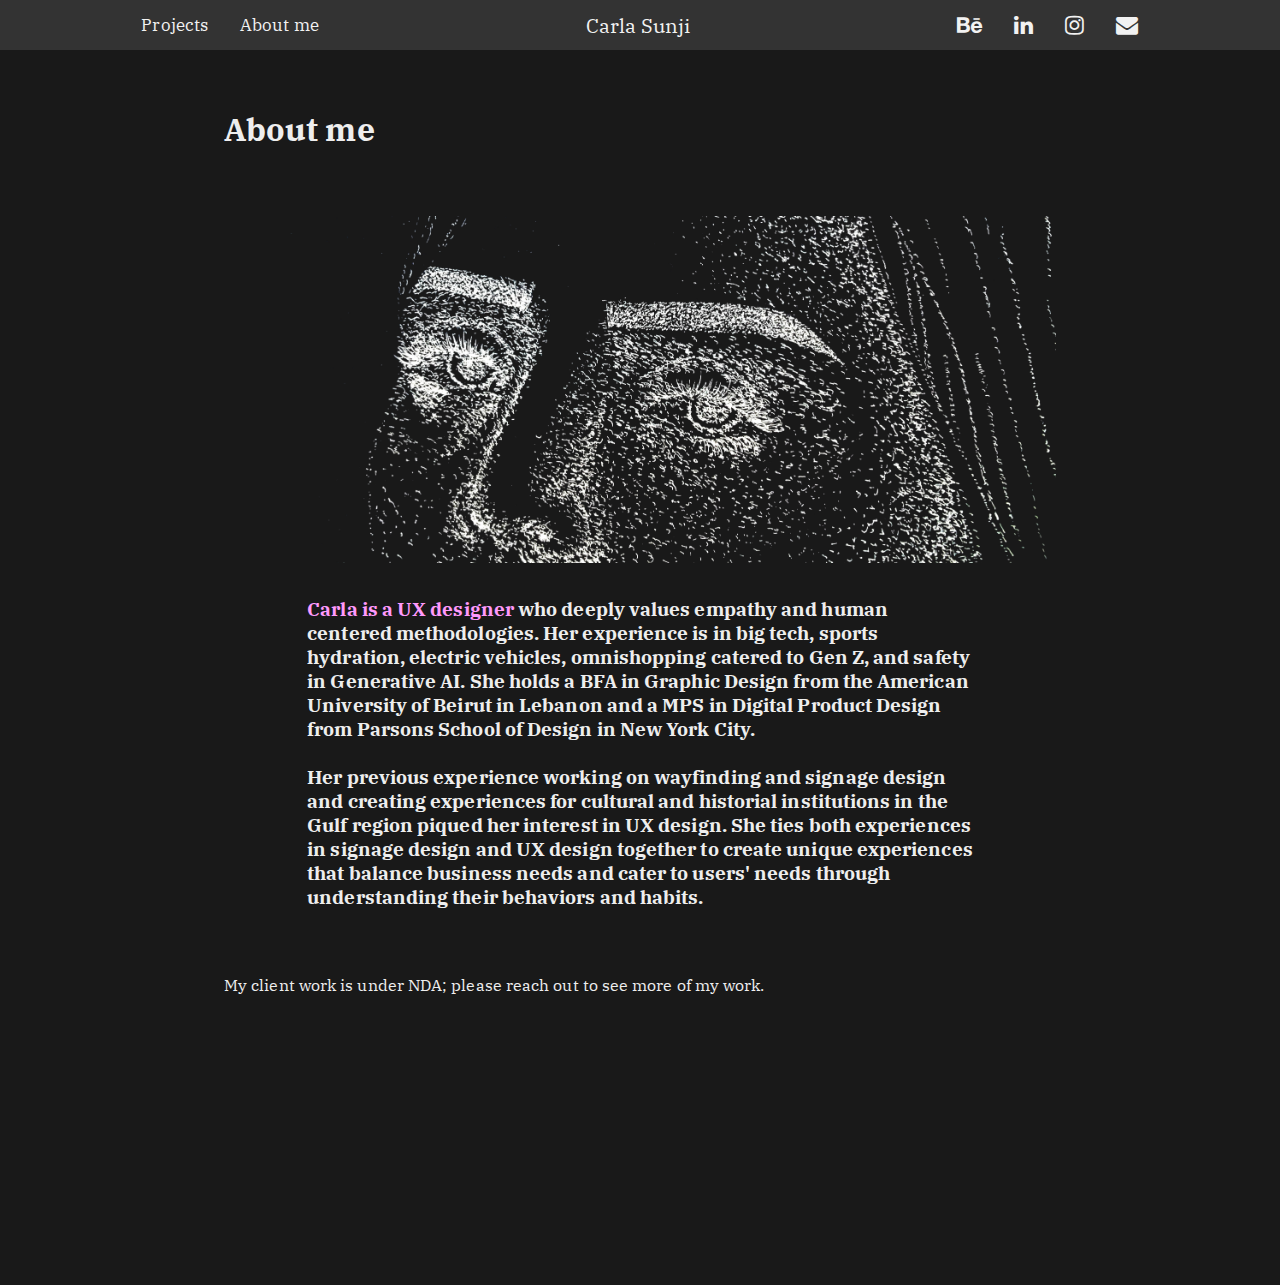
==== commit 503140a6: "Update about.html" ====
--- a/about.html
+++ b/about.html
@@ -55,19 +55,22 @@
         <img class="capstone-img" src="assets/me-bw.jpg" alt="Etched self-portrait">
         <h3 class="sm-width">
           </br>
-          <span style="font-weight: bold; color: #FF99FC;">Carla Sunji is a digital product and graphic designer</span>
-          who recently graduated with an MPS degree in Digital Product Design at Parsons School of Design in New York City. She also
-          holds a BFA in Graphic Design from the American University of Beirut in Lebanon. She enjoys all things related to print design
-          including printmaking (check out my stuff on Behance for more).
-          </br></br>
-          She worked for a multidisciplinary design consultancy in Beirut for 2 years where she collaborated and worked on
-          branding and corporate identity design, analysis and strategy as well as wayfinding and signage design to create
-          experiences for cultural and historical institutions in the Gulf region.
-          </br></br>
-          She loves understanding psychology and hopes to tie her work experience in signage design and recent studies in
-          UX/UI together to create unique experiences that cater to user’s needs through understanding their behaviors and
-          habits.
+
+          <span style="font-weight: bold; color: #FF99FC;">Carla is a UX designer</span> who deeply values empathy and human centered methodologies.
+          Her experience is in big tech, sports hydration, electric vehicles, omnishopping catered to Gen Z, and safety in Generative AI.
+          She holds a BFA in Graphic Design from the American University of Beirut in Lebanon and a MPS in Digital Product Design from Parsons School 
+          of Design in New York City.
+
+        </br><br>
+
+          Her previous experience working on wayfinding and signage design and creating experiences for cultural and historial institutions in the Gulf region
+          piqued her interest in UX design. She ties both experiences in signage design and UX design together to create unique experiences that balance business needs
+          and cater to users' needs through understanding their behaviors and habits.
         </h3>
+      </br></br>
+        <p>My client work is under NDA; please reach out to see more of my work.
+          
+        </p>
       </div>
 
 
--- a/assets/style.css
+++ b/assets/style.css
@@ -111,7 +111,11 @@
   color: #eeeeee;
 }
 
-.bottom-left {
+.top {
+  margin-top: 10%;
+}
+
+/* .bottom-left {
   position: absolute;
   bottom: 0;
   left: 0;
@@ -122,6 +126,11 @@
   padding-bottom: 15px;
   padding-right: 16px;
   border-top-right-radius: 10px;
+} */
+
+.hometitles {
+  margin-top: 1.5%;
+  margin-bottom: 1%;
 }
 
 h3 {
@@ -331,6 +340,18 @@
   margin-right: auto;
 }
 
+.two-home {
+  display: grid;
+  grid-template-columns: 50% 50%;
+  margin-left: auto;
+  margin-right: auto;
+}
+
+.gap {
+  margin-top: 5%;
+  grid-gap: 3%;
+}
+
 .three-columns {
   display: grid;
   grid-template-columns: 31% 31% 31%;
@@ -737,6 +758,42 @@
   /* color: #FF99FC; */
   color: #191919;
 }
+
+
+/* Al Nadeem */
+.alnadeem {
+  color: #487FFB;
+  font-style: italic;
+  font-family: 'IBM Plex Serif', serif;
+  margin-top: 20%;
+}
+
+.alnadeem-imgs {
+  width: 100%;
+  display: block;
+  margin-left: auto;
+  margin-right: auto;
+  margin-top: 5%;
+}
+
+
+/* The Flying Saucer */
+.flying {
+  color: #ffffff;
+  font-style: italic;
+  font-family: 'IBM Plex Serif', serif;
+  margin-top: 20%;
+}
+
+.flying-imgs {
+  width: 100%;
+  display: block;
+  margin-left: auto;
+  margin-right: auto;
+  margin-top: 5%;
+}
+
+
 
 /* Footer */
 .site-footer {
@@ -838,7 +895,7 @@
     display: block;
   }
 
-  .capstone, .spotify, .tutor {
+  .capstone, .spotify, .tutor, .alnadeem {
     font-weight: bold;
     font-size: 28px;
   }
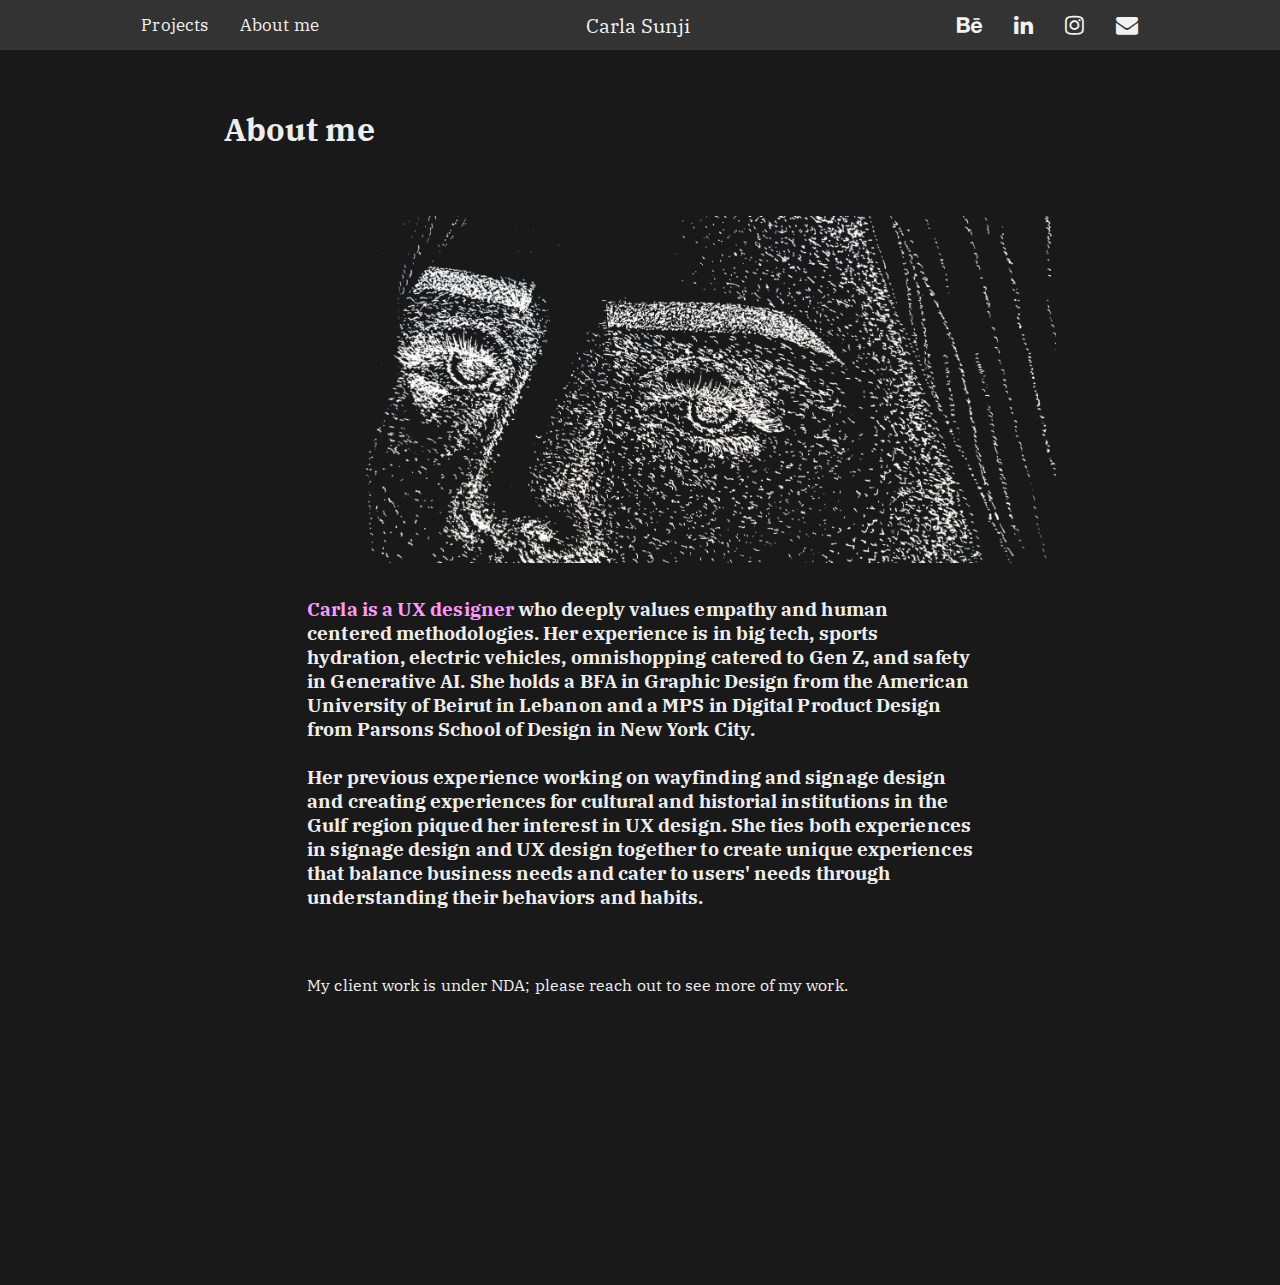
==== commit a67ae750: "Update about.html" ====
--- a/about.html
+++ b/about.html
@@ -68,7 +68,7 @@
           and cater to users' needs through understanding their behaviors and habits.
         </h3>
       </br></br>
-        <p>My client work is under NDA; please reach out to see more of my work.
+        <p class="sm-width">My client work is under NDA; please reach out to see more of my work.
           
         </p>
       </div>
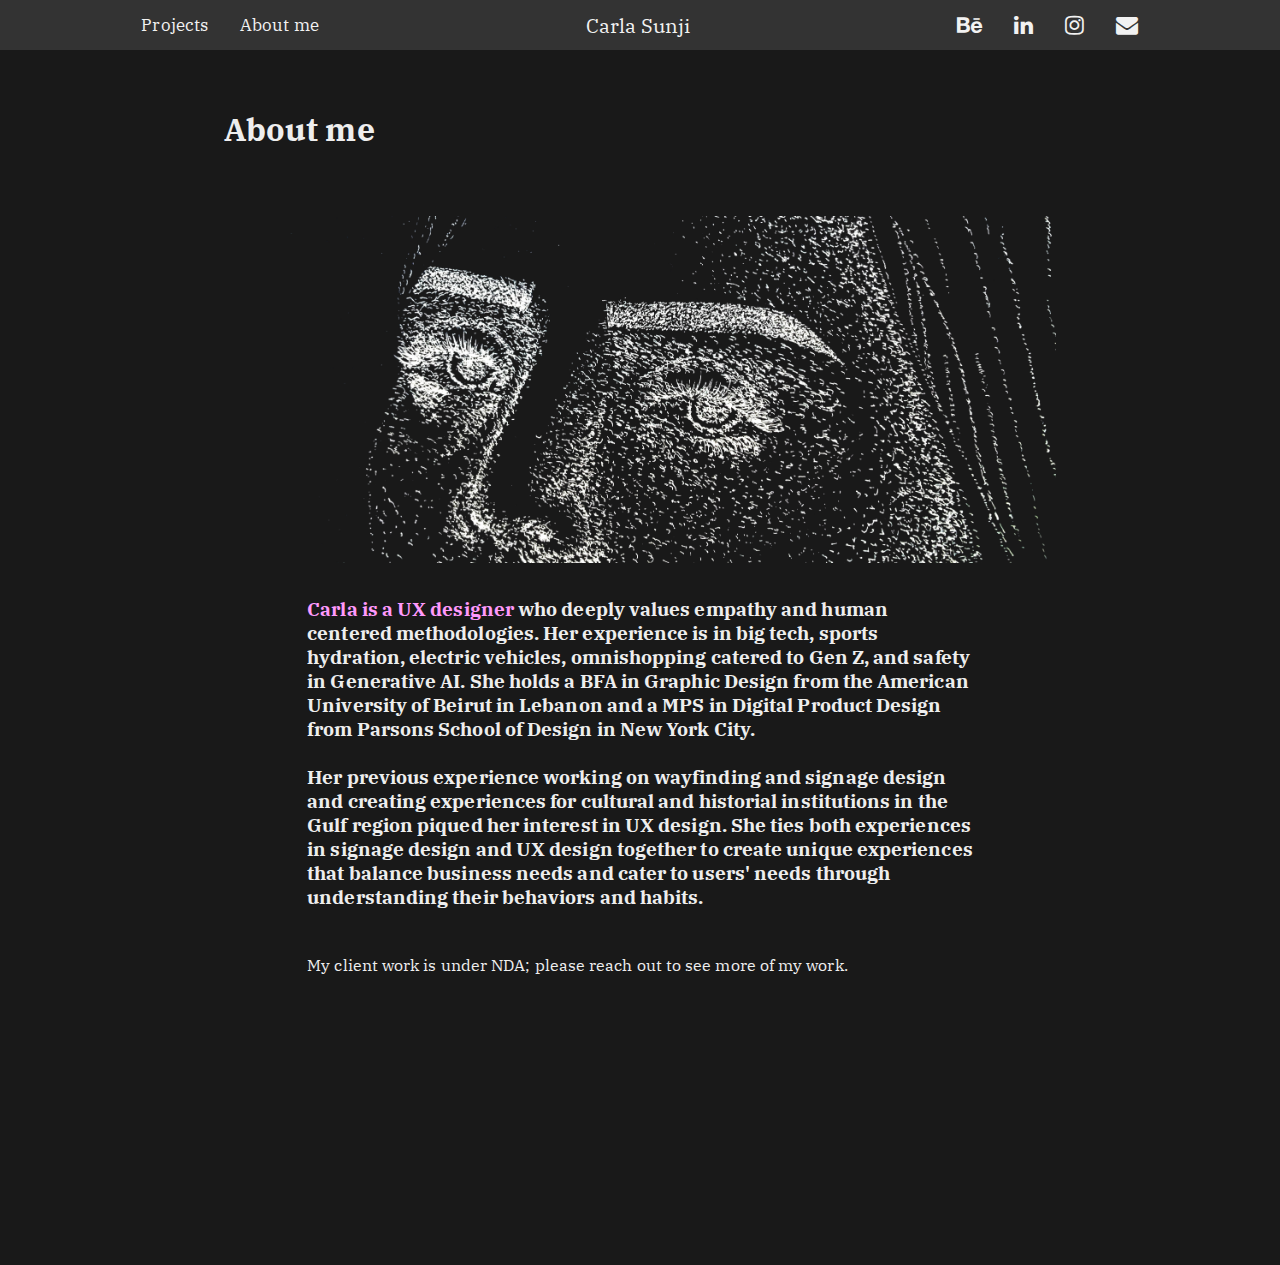
==== commit ecc003ee: "Update about.html" ====
--- a/about.html
+++ b/about.html
@@ -67,7 +67,7 @@
           piqued her interest in UX design. She ties both experiences in signage design and UX design together to create unique experiences that balance business needs
           and cater to users' needs through understanding their behaviors and habits.
         </h3>
-      </br></br>
+      </br>
         <p class="sm-width">My client work is under NDA; please reach out to see more of my work.
           
         </p>
